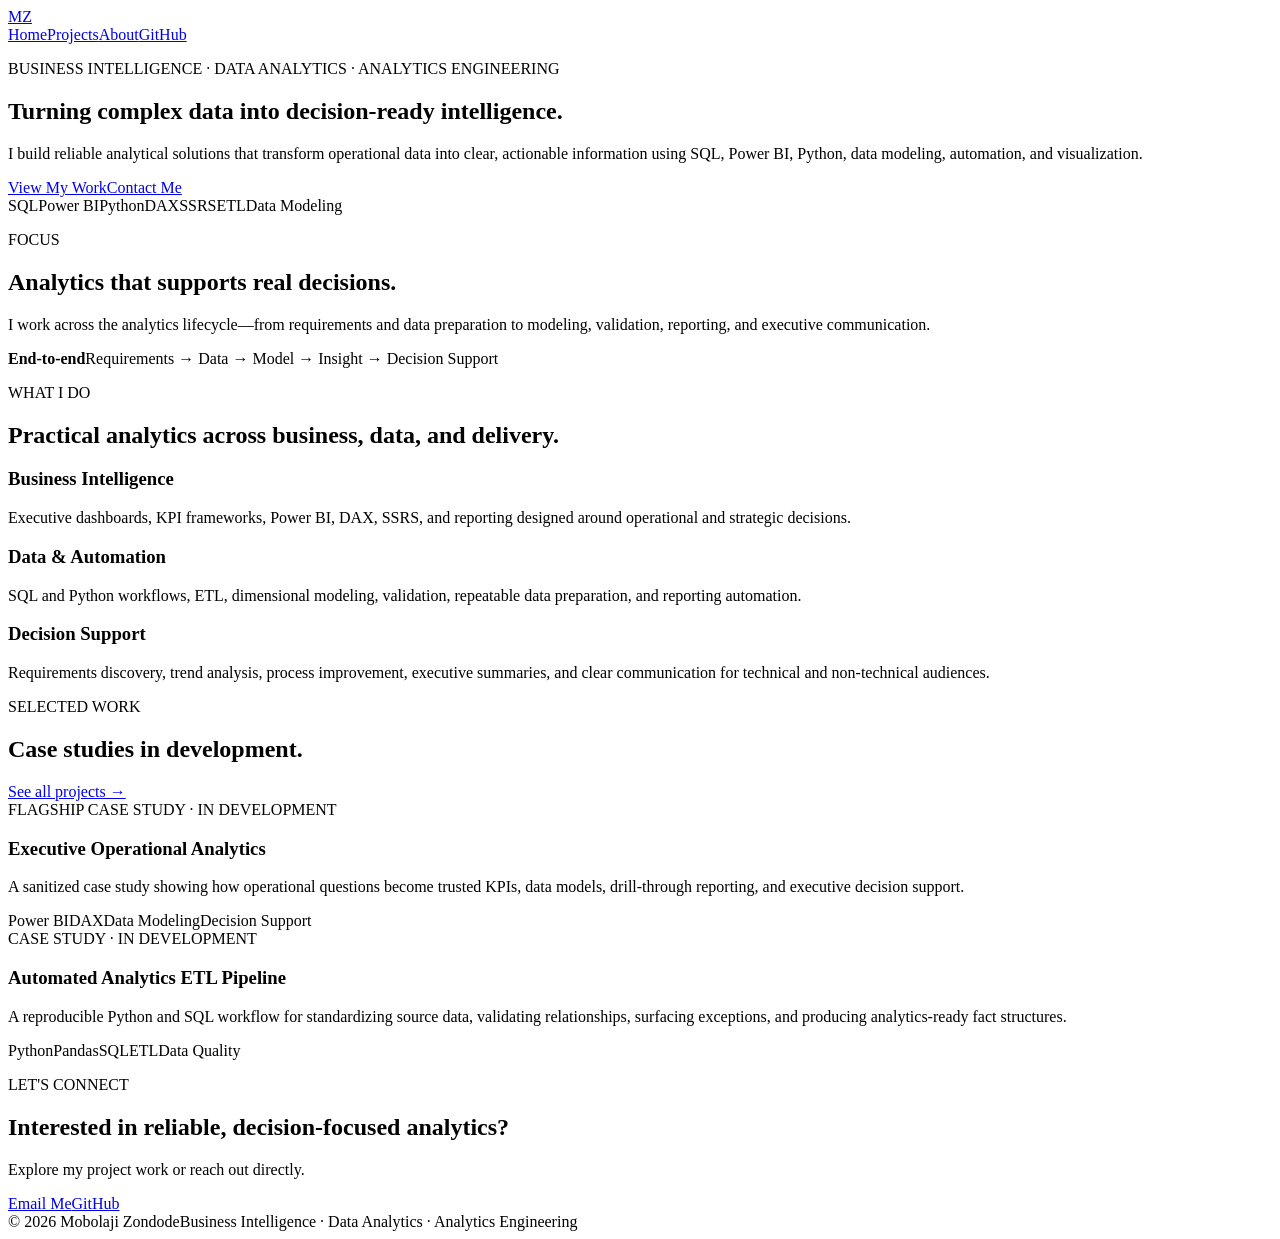
==== index.html @ fcb55204 "Add files via upload" ====
<!DOCTYPE html>
<html lang="en">
<head>
<meta charset="UTF-8"><meta name="viewport" content="width=device-width,initial-scale=1.0">
<meta name="description" content="Mobolaji Zondode — Business Intelligence, Data Analytics, SQL, Power BI, Python, and analytics engineering portfolio.">
<title>Mobolaji Zondode | Business Intelligence & Data Analytics</title>
<link rel="stylesheet" href="assets/css/style.css">
</head>
<body>
<header class="site-header"><div class="container nav-wrap"><a class="brand" href="index.html">MZ</a><nav class="nav"><a class="active" href="index.html">Home</a><a href="projects.html">Projects</a><a href="about.html">About</a><a href="https://github.com/bzondode" target="_blank">GitHub</a></nav></div></header>
<main>
<section class="hero"><div class="container hero-grid"><div>
<p class="eyebrow">BUSINESS INTELLIGENCE · DATA ANALYTICS · ANALYTICS ENGINEERING</p>
<h1>Turning complex data into <span>decision-ready intelligence.</span></h1>
<p class="hero-copy">I build reliable analytical solutions that transform operational data into clear, actionable information using SQL, Power BI, Python, data modeling, automation, and visualization.</p>
<div class="actions"><a class="btn primary" href="projects.html">View My Work</a><a class="btn secondary" href="mailto:mzondode@gmail.com">Contact Me</a></div>
<div class="skill-strip"><span>SQL</span><span>Power BI</span><span>Python</span><span>DAX</span><span>SSRS</span><span>ETL</span><span>Data Modeling</span></div>
</div>
<aside class="hero-card"><p class="card-label">FOCUS</p><h2>Analytics that supports real decisions.</h2><p>I work across the analytics lifecycle—from requirements and data preparation to modeling, validation, reporting, and executive communication.</p><div class="mini-stat"><strong>End-to-end</strong><span>Requirements → Data → Model → Insight → Decision Support</span></div></aside>
</div></section>

<section class="section"><div class="container"><div class="section-heading"><p class="eyebrow">WHAT I DO</p><h2>Practical analytics across business, data, and delivery.</h2></div>
<div class="cards three">
<article class="card"><h3>Business Intelligence</h3><p>Executive dashboards, KPI frameworks, Power BI, DAX, SSRS, and reporting designed around operational and strategic decisions.</p></article>
<article class="card"><h3>Data & Automation</h3><p>SQL and Python workflows, ETL, dimensional modeling, validation, repeatable data preparation, and reporting automation.</p></article>
<article class="card"><h3>Decision Support</h3><p>Requirements discovery, trend analysis, process improvement, executive summaries, and clear communication for technical and non-technical audiences.</p></article>
</div></div></section>

<section class="section alt"><div class="container"><div class="section-heading split"><div><p class="eyebrow">SELECTED WORK</p><h2>Case studies in development.</h2></div><a class="text-link" href="projects.html">See all projects →</a></div>
<div class="cards two">
<article class="project-card featured"><div class="project-meta">FLAGSHIP CASE STUDY · IN DEVELOPMENT</div><h3>Executive Operational Analytics</h3><p>A sanitized case study showing how operational questions become trusted KPIs, data models, drill-through reporting, and executive decision support.</p><div class="tags"><span>Power BI</span><span>DAX</span><span>Data Modeling</span><span>Decision Support</span></div></article>
<article class="project-card"><div class="project-meta">CASE STUDY · IN DEVELOPMENT</div><h3>Automated Analytics ETL Pipeline</h3><p>A reproducible Python and SQL workflow for standardizing source data, validating relationships, surfacing exceptions, and producing analytics-ready fact structures.</p><div class="tags"><span>Python</span><span>Pandas</span><span>SQL</span><span>ETL</span><span>Data Quality</span></div></article>
</div></div></section>

<section class="section cta-section"><div class="container cta"><div><p class="eyebrow">LET'S CONNECT</p><h2>Interested in reliable, decision-focused analytics?</h2><p>Explore my project work or reach out directly.</p></div><div class="actions"><a class="btn primary" href="mailto:mzondode@gmail.com">Email Me</a><a class="btn secondary" href="https://github.com/bzondode" target="_blank">GitHub</a></div></div></section>
</main>
<footer class="site-footer"><div class="container footer-wrap"><span>© 2026 Mobolaji Zondode</span><span>Business Intelligence · Data Analytics · Analytics Engineering</span></div></footer>
</body></html>
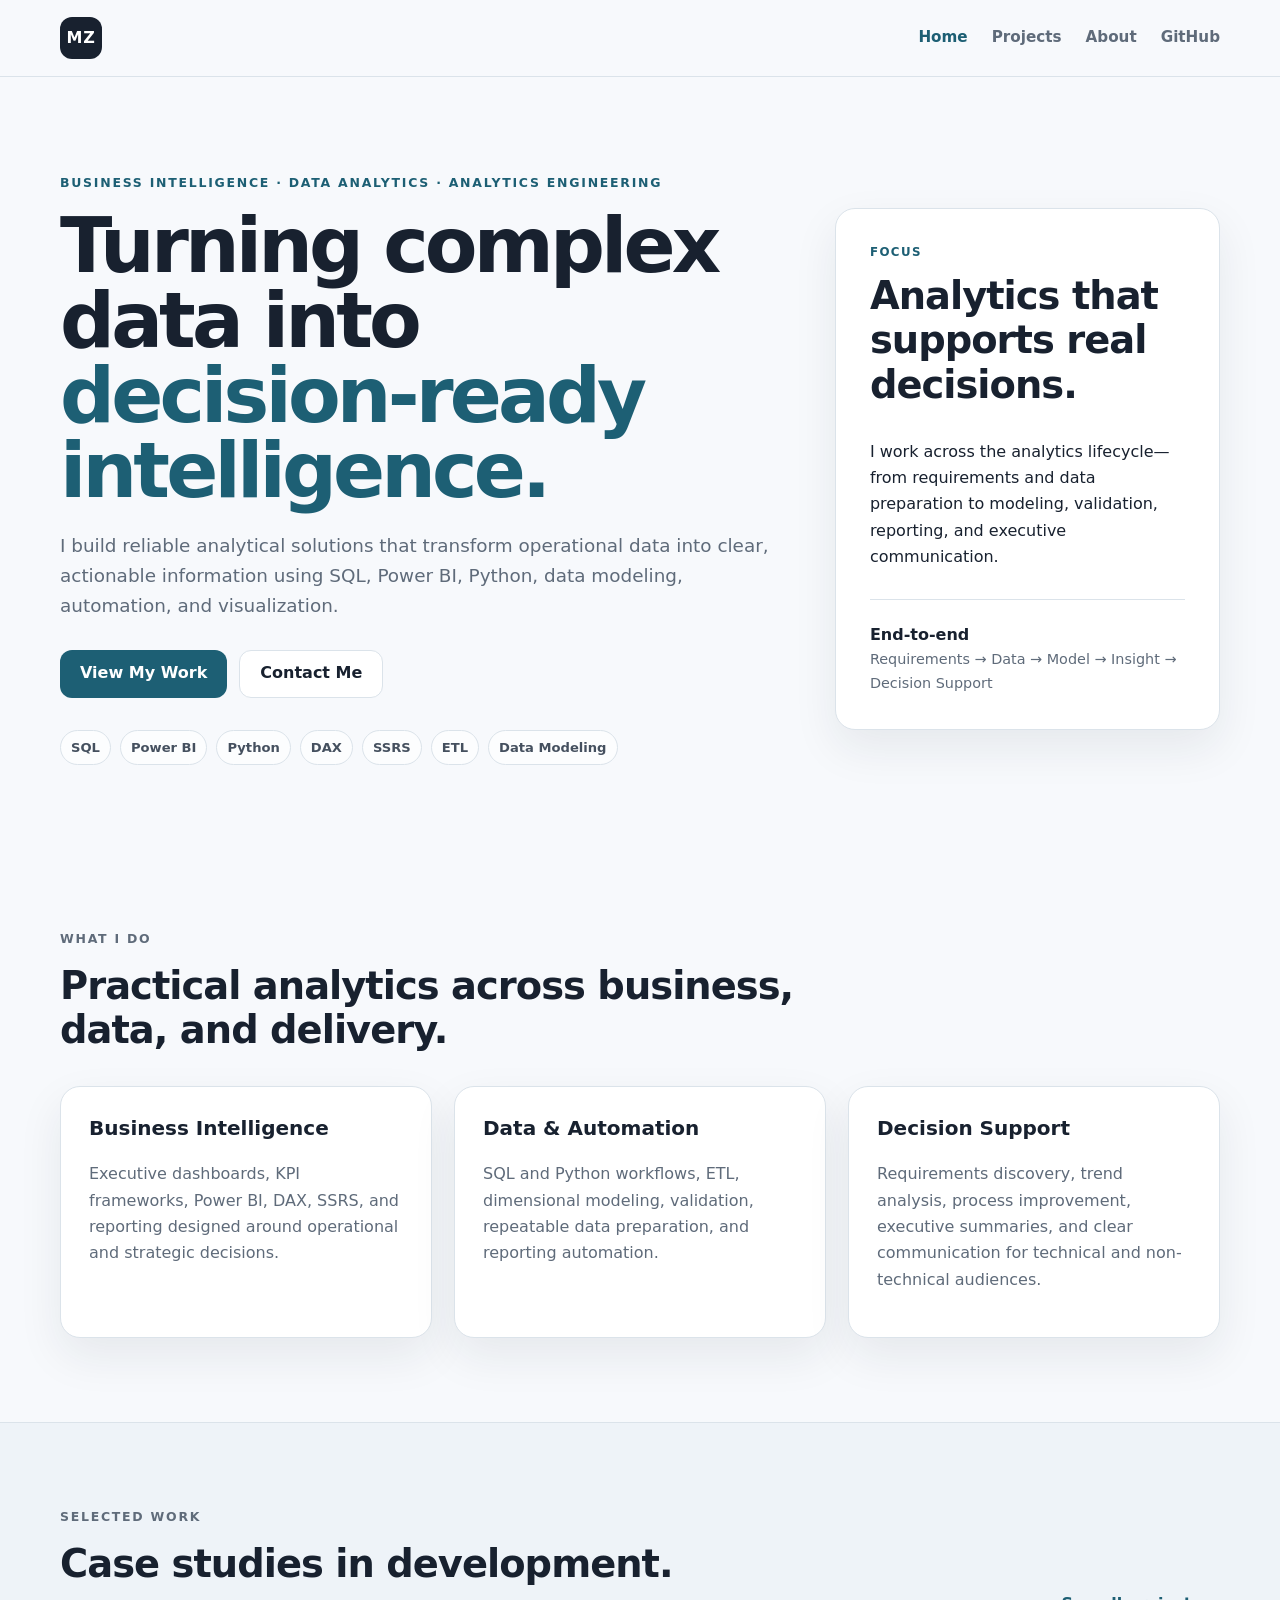
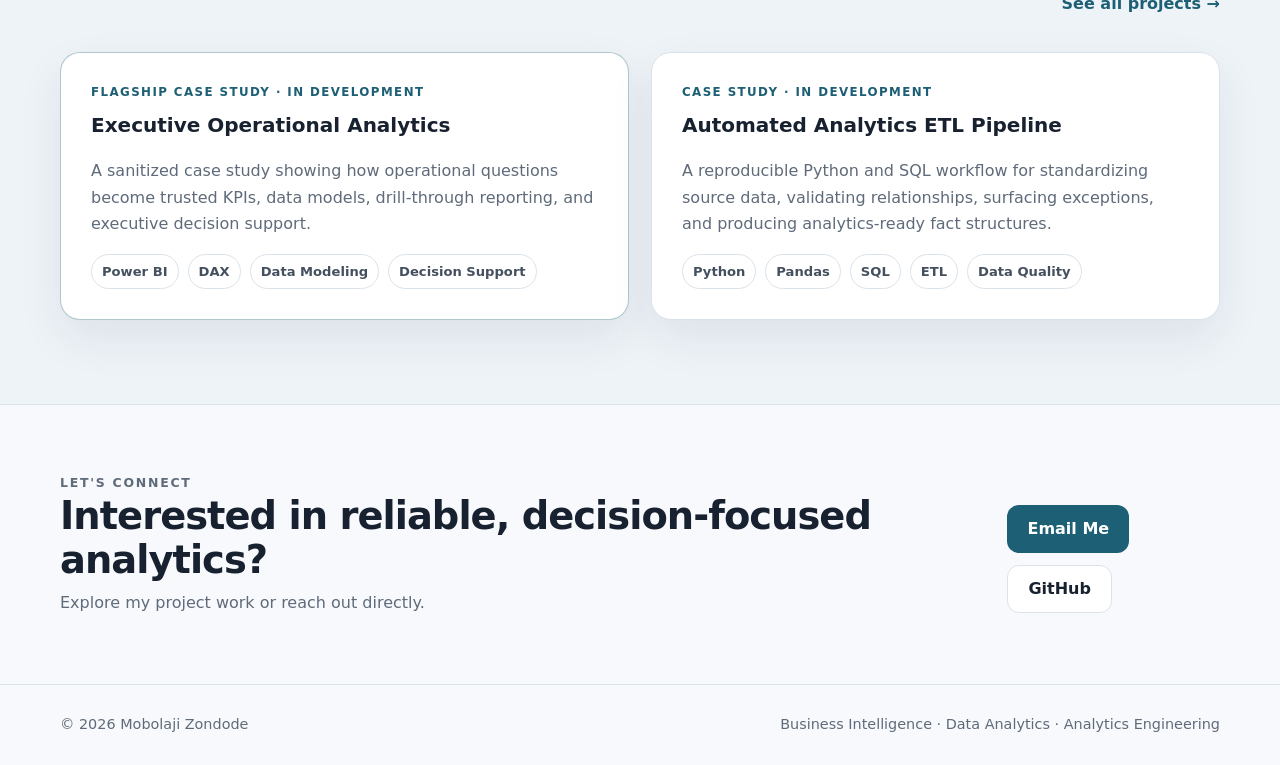
==== commit 701f6e4e: "Update index.html" ====
--- a/index.html
+++ b/index.html
@@ -4,7 +4,7 @@
 <meta charset="UTF-8"><meta name="viewport" content="width=device-width,initial-scale=1.0">
 <meta name="description" content="Mobolaji Zondode — Business Intelligence, Data Analytics, SQL, Power BI, Python, and analytics engineering portfolio.">
 <title>Mobolaji Zondode | Business Intelligence & Data Analytics</title>
-<link rel="stylesheet" href="assets/css/style.css">
+<link rel="stylesheet" href="style.css">
 </head>
 <body>
 <header class="site-header"><div class="container nav-wrap"><a class="brand" href="index.html">MZ</a><nav class="nav"><a class="active" href="index.html">Home</a><a href="projects.html">Projects</a><a href="about.html">About</a><a href="https://github.com/bzondode" target="_blank">GitHub</a></nav></div></header>
@@ -35,4 +35,4 @@
 <section class="section cta-section"><div class="container cta"><div><p class="eyebrow">LET'S CONNECT</p><h2>Interested in reliable, decision-focused analytics?</h2><p>Explore my project work or reach out directly.</p></div><div class="actions"><a class="btn primary" href="mailto:mzondode@gmail.com">Email Me</a><a class="btn secondary" href="https://github.com/bzondode" target="_blank">GitHub</a></div></div></section>
 </main>
 <footer class="site-footer"><div class="container footer-wrap"><span>© 2026 Mobolaji Zondode</span><span>Business Intelligence · Data Analytics · Analytics Engineering</span></div></footer>
-</body></html>+</body></html>
--- a/style.css
+++ b/style.css
@@ -0,0 +1 @@
+*{box-sizing:border-box}:root{--bg:#f7f9fc;--surface:#fff;--surface-alt:#eef3f8;--text:#18212f;--muted:#5f6b7a;--accent:#1d5f74;--accent-dark:#164a5a;--line:#dbe3ea;--shadow:0 18px 45px rgba(24,33,47,.08);--radius:20px;--max:1160px}html{scroll-behavior:smooth}body{margin:0;background:var(--bg);color:var(--text);font-family:Inter,ui-sans-serif,system-ui,-apple-system,BlinkMacSystemFont,"Segoe UI",sans-serif;line-height:1.65}a{color:inherit;text-decoration:none}.container{width:min(calc(100% - 40px),var(--max));margin:0 auto}.narrow{max-width:850px}.site-header{position:sticky;top:0;z-index:10;background:rgba(247,249,252,.94);backdrop-filter:blur(14px);border-bottom:1px solid var(--line)}.nav-wrap{min-height:76px;display:flex;align-items:center;justify-content:space-between;gap:24px}.brand{display:grid;place-items:center;width:42px;height:42px;border-radius:12px;background:var(--text);color:#fff;font-weight:800;letter-spacing:.05em}.nav{display:flex;gap:24px;align-items:center;font-size:.95rem;font-weight:600}.nav a{color:var(--muted)}.nav a:hover,.nav a.active{color:var(--accent)}.hero{padding:96px 0 80px}.hero-grid{display:grid;grid-template-columns:minmax(0,1.4fr) minmax(280px,.75fr);gap:56px;align-items:center}.eyebrow{margin:0 0 14px;color:var(--accent);font-size:.78rem;letter-spacing:.14em;font-weight:800}h1,h2,h3,p{margin-top:0}h1{margin-bottom:22px;font-size:clamp(2.8rem,6vw,5.2rem);line-height:.98;letter-spacing:-.05em}h1 span{color:var(--accent)}h2{font-size:clamp(1.8rem,3vw,2.6rem);line-height:1.15;letter-spacing:-.025em}h3{font-size:1.25rem;line-height:1.3}.hero-copy,.page-hero p,.section-heading p,.card p,.project-card p,.about-grid p{color:var(--muted)}.hero-copy{max-width:760px;font-size:1.15rem}.actions{display:flex;gap:12px;flex-wrap:wrap;margin-top:28px}.btn{display:inline-flex;align-items:center;justify-content:center;min-height:48px;padding:0 20px;border-radius:12px;font-weight:750;transition:.2s ease}.btn.primary{background:var(--accent);color:#fff}.btn.primary:hover{background:var(--accent-dark);transform:translateY(-1px)}.btn.secondary{border:1px solid var(--line);background:#fff}.btn.secondary:hover{border-color:var(--accent);color:var(--accent)}.skill-strip,.tags{display:flex;flex-wrap:wrap;gap:9px}.skill-strip{margin-top:32px}.skill-strip span,.tags span{border:1px solid var(--line);background:rgba(255,255,255,.7);border-radius:999px;padding:6px 10px;font-size:.82rem;color:#45505f;font-weight:650}.hero-card,.card,.project-card{background:var(--surface);border:1px solid var(--line);border-radius:var(--radius);box-shadow:var(--shadow)}.hero-card{padding:34px}.card{padding:28px}.card-label,.project-meta{color:var(--accent);font-size:.74rem;letter-spacing:.12em;font-weight:800}.mini-stat{margin-top:28px;padding-top:22px;border-top:1px solid var(--line)}.mini-stat strong,.mini-stat span{display:block}.mini-stat span{color:var(--muted);font-size:.9rem}.section{padding:84px 0}.section.alt{background:var(--surface-alt);border-top:1px solid var(--line);border-bottom:1px solid var(--line)}.section-heading{max-width:760px;margin-bottom:34px}.section-heading.split{max-width:none;display:flex;justify-content:space-between;align-items:end;gap:24px}.cards{display:grid;gap:22px}.cards.three{grid-template-columns:repeat(3,minmax(0,1fr))}.cards.two{grid-template-columns:repeat(2,minmax(0,1fr))}.project-card{padding:30px}.project-card.featured{border-color:rgba(29,95,116,.35)}.project-card h2,.project-card h3{margin-top:10px}.project-list{display:grid;gap:24px}.text-link{color:var(--accent);font-weight:750;white-space:nowrap}.page-hero{padding:86px 0 42px}.page-hero h1{font-size:clamp(2.5rem,5vw,4.4rem)}.about-grid{display:grid;grid-template-columns:minmax(0,1.35fr) minmax(280px,.8fr);gap:48px;align-items:start}.clean-list{margin:0;padding-left:20px}.clean-list li+li{margin-top:8px}.tags.large span{padding:8px 12px;font-size:.9rem}.cta-section{padding-top:68px;padding-bottom:68px}.cta{display:flex;justify-content:space-between;align-items:center;gap:28px}.cta h2{margin-bottom:8px}.cta p{color:var(--muted);margin-bottom:0}.site-footer{border-top:1px solid var(--line);padding:28px 0;color:var(--muted);font-size:.9rem}.footer-wrap{display:flex;justify-content:space-between;gap:20px}@media(max-width:820px){.hero-grid,.about-grid,.cards.three,.cards.two{grid-template-columns:1fr}.hero{padding-top:64px}.section-heading.split,.cta{align-items:flex-start;flex-direction:column}}@media(max-width:620px){.container{width:min(calc(100% - 28px),var(--max))}.nav-wrap{min-height:68px}.nav{gap:14px;font-size:.86rem}.nav a:nth-last-child(1){display:none}.hero,.section,.page-hero{padding-top:58px;padding-bottom:58px}h1{font-size:2.65rem}.hero-card,.card,.project-card{padding:24px}.footer-wrap{flex-direction:column}}
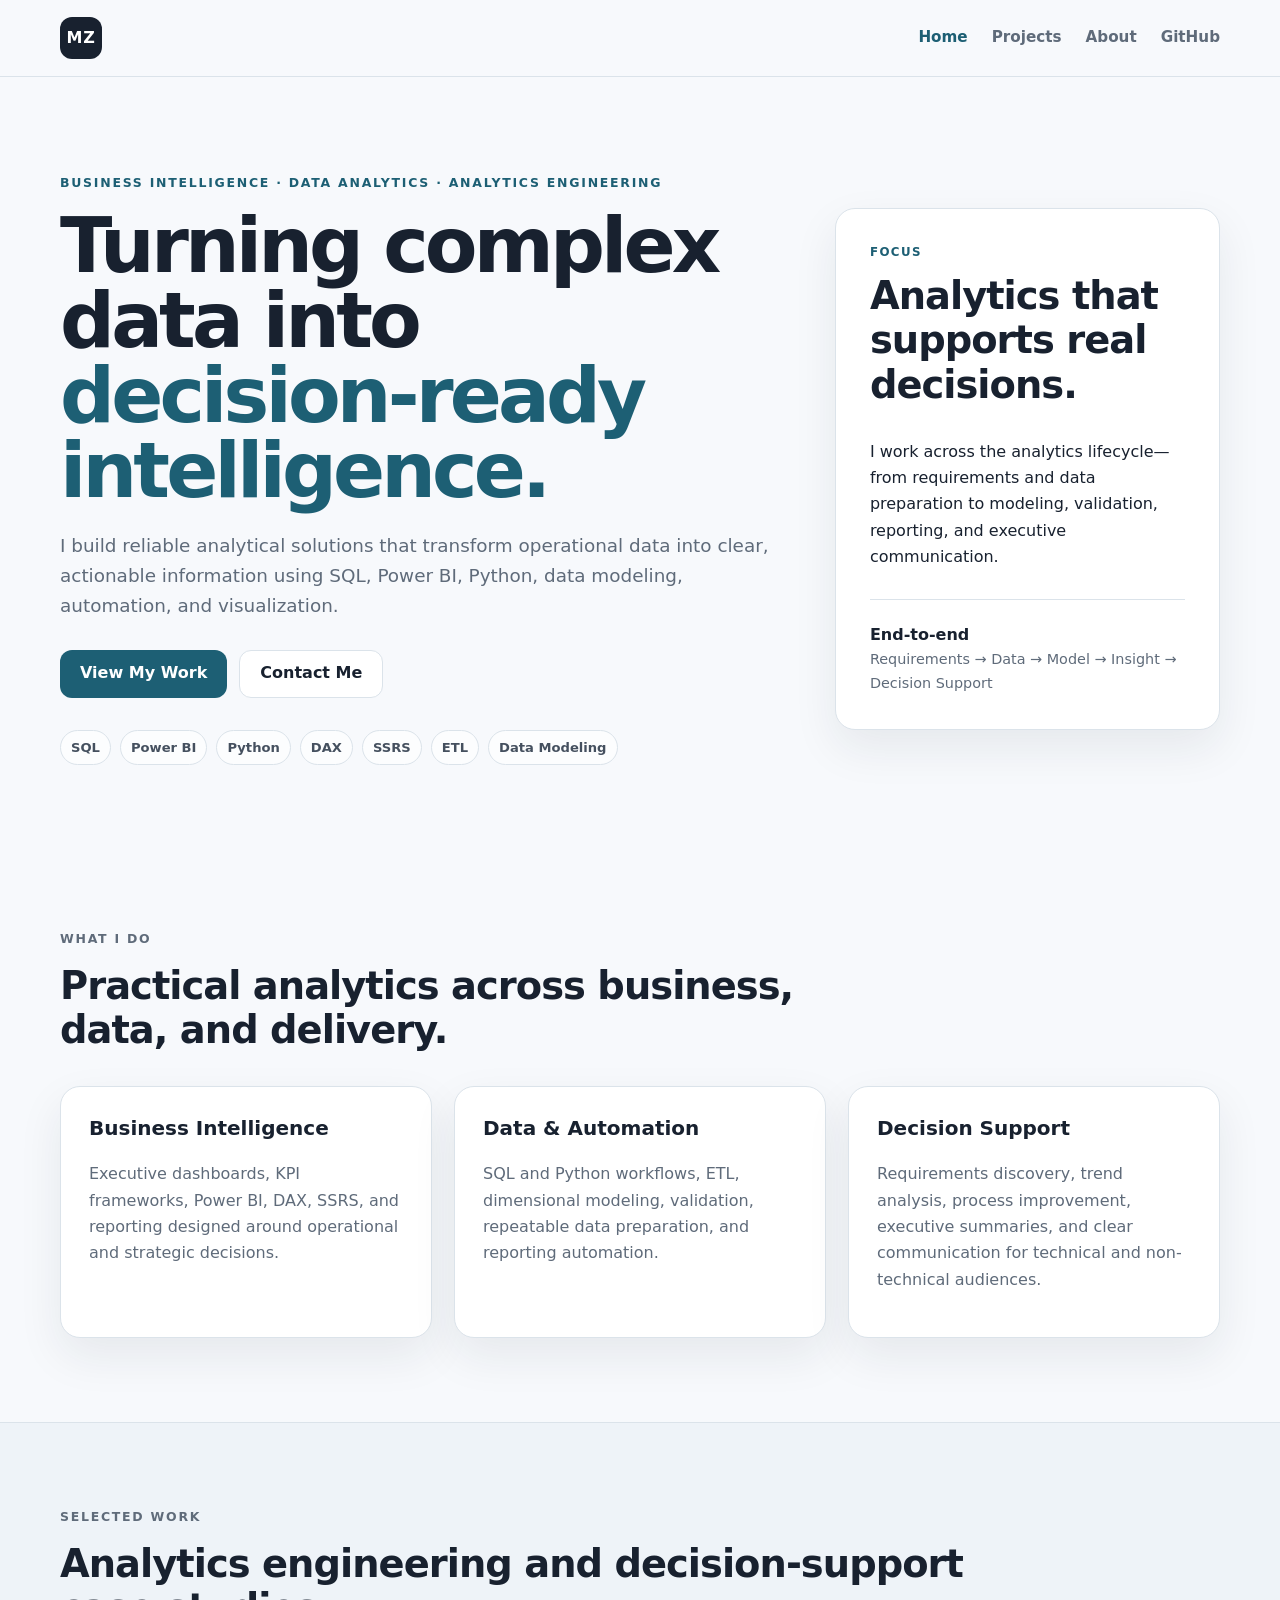
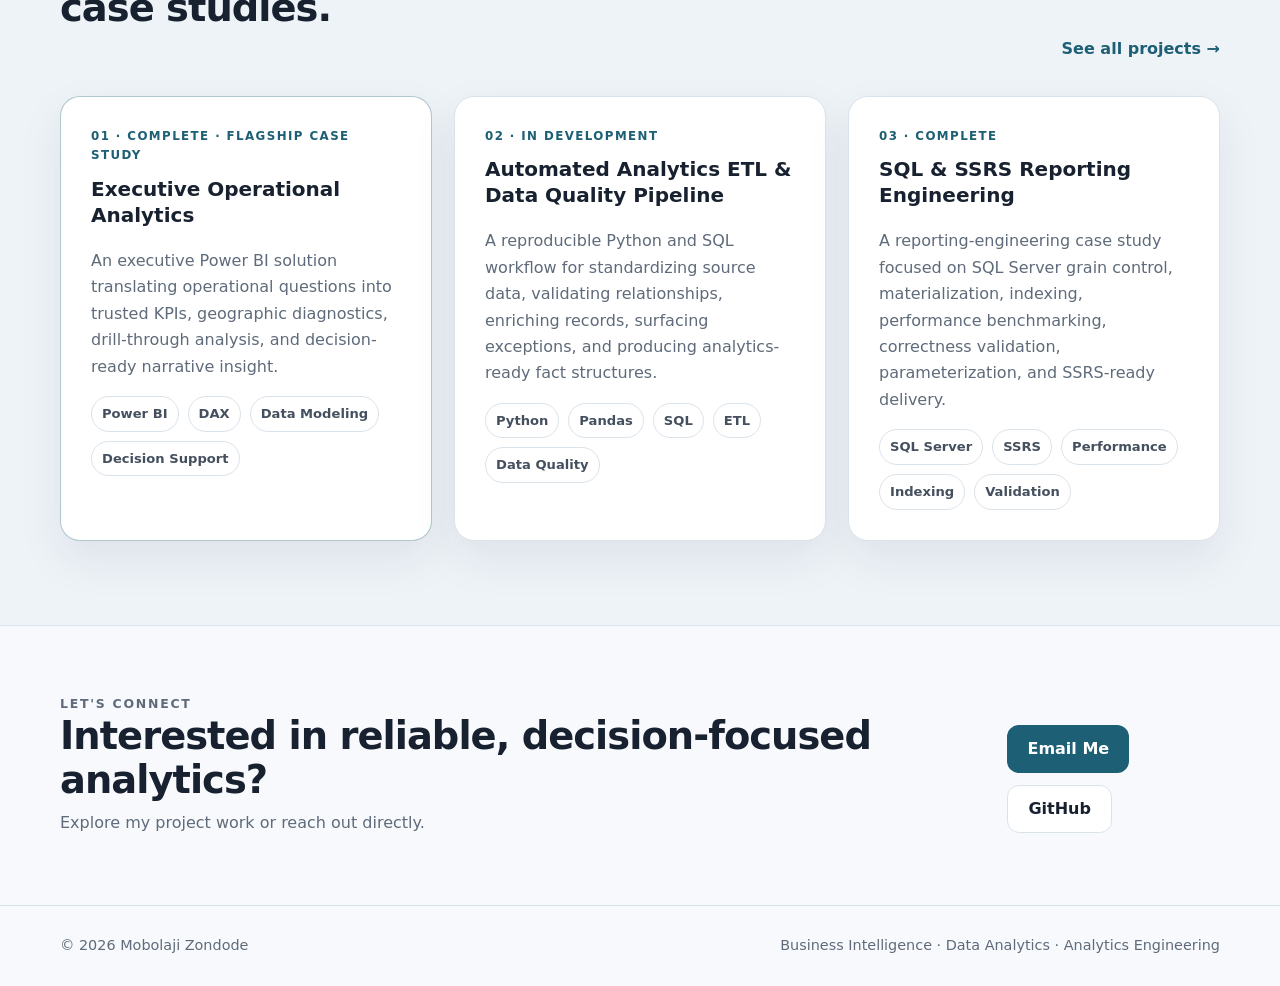
==== commit 79a84532: "Update index.html" ====
--- a/index.html
+++ b/index.html
@@ -26,11 +26,103 @@
 <article class="card"><h3>Decision Support</h3><p>Requirements discovery, trend analysis, process improvement, executive summaries, and clear communication for technical and non-technical audiences.</p></article>
 </div></div></section>
 
-<section class="section alt"><div class="container"><div class="section-heading split"><div><p class="eyebrow">SELECTED WORK</p><h2>Case studies in development.</h2></div><a class="text-link" href="projects.html">See all projects →</a></div>
-<div class="cards two">
-<article class="project-card featured"><div class="project-meta">FLAGSHIP CASE STUDY · IN DEVELOPMENT</div><h3>Executive Operational Analytics</h3><p>A sanitized case study showing how operational questions become trusted KPIs, data models, drill-through reporting, and executive decision support.</p><div class="tags"><span>Power BI</span><span>DAX</span><span>Data Modeling</span><span>Decision Support</span></div></article>
-<article class="project-card"><div class="project-meta">CASE STUDY · IN DEVELOPMENT</div><h3>Automated Analytics ETL Pipeline</h3><p>A reproducible Python and SQL workflow for standardizing source data, validating relationships, surfacing exceptions, and producing analytics-ready fact structures.</p><div class="tags"><span>Python</span><span>Pandas</span><span>SQL</span><span>ETL</span><span>Data Quality</span></div></article>
-</div></div></section>
+<section class="section alt">
+  <div class="container">
+
+    <div class="section-heading split">
+      <div>
+        <p class="eyebrow">SELECTED WORK</p>
+        <h2>Analytics engineering and decision-support case studies.</h2>
+      </div>
+
+      <a class="text-link" href="projects.html">
+        See all projects →
+      </a>
+    </div>
+
+    <div class="cards three">
+
+      <!-- PROJECT 01 -->
+      <a class="project-card featured project-link"
+         href="executive-analytics.html">
+
+        <div class="project-meta">
+          01 · COMPLETE · FLAGSHIP CASE STUDY
+        </div>
+
+        <h3>Executive Operational Analytics</h3>
+
+        <p>
+          An executive Power BI solution translating operational questions
+          into trusted KPIs, geographic diagnostics, drill-through analysis,
+          and decision-ready narrative insight.
+        </p>
+
+        <div class="tags">
+          <span>Power BI</span>
+          <span>DAX</span>
+          <span>Data Modeling</span>
+          <span>Decision Support</span>
+        </div>
+
+      </a>
+
+
+      <!-- PROJECT 02 -->
+      <article class="project-card">
+
+        <div class="project-meta">
+          02 · IN DEVELOPMENT
+        </div>
+
+        <h3>Automated Analytics ETL &amp; Data Quality Pipeline</h3>
+
+        <p>
+          A reproducible Python and SQL workflow for standardizing source
+          data, validating relationships, enriching records, surfacing
+          exceptions, and producing analytics-ready fact structures.
+        </p>
+
+        <div class="tags">
+          <span>Python</span>
+          <span>Pandas</span>
+          <span>SQL</span>
+          <span>ETL</span>
+          <span>Data Quality</span>
+        </div>
+
+      </article>
+
+
+      <!-- PROJECT 03 -->
+      <a class="project-card project-link"
+         href="sql-ssrs-reporting-engineering.html">
+
+        <div class="project-meta">
+          03 · COMPLETE
+        </div>
+
+        <h3>SQL &amp; SSRS Reporting Engineering</h3>
+
+        <p>
+          A reporting-engineering case study focused on SQL Server grain
+          control, materialization, indexing, performance benchmarking,
+          correctness validation, parameterization, and SSRS-ready delivery.
+        </p>
+
+        <div class="tags">
+          <span>SQL Server</span>
+          <span>SSRS</span>
+          <span>Performance</span>
+          <span>Indexing</span>
+          <span>Validation</span>
+        </div>
+
+      </a>
+
+    </div>
+  </div>
+</section>
 
 <section class="section cta-section"><div class="container cta"><div><p class="eyebrow">LET'S CONNECT</p><h2>Interested in reliable, decision-focused analytics?</h2><p>Explore my project work or reach out directly.</p></div><div class="actions"><a class="btn primary" href="mailto:mzondode@gmail.com">Email Me</a><a class="btn secondary" href="https://github.com/bzondode" target="_blank">GitHub</a></div></div></section>
 </main>
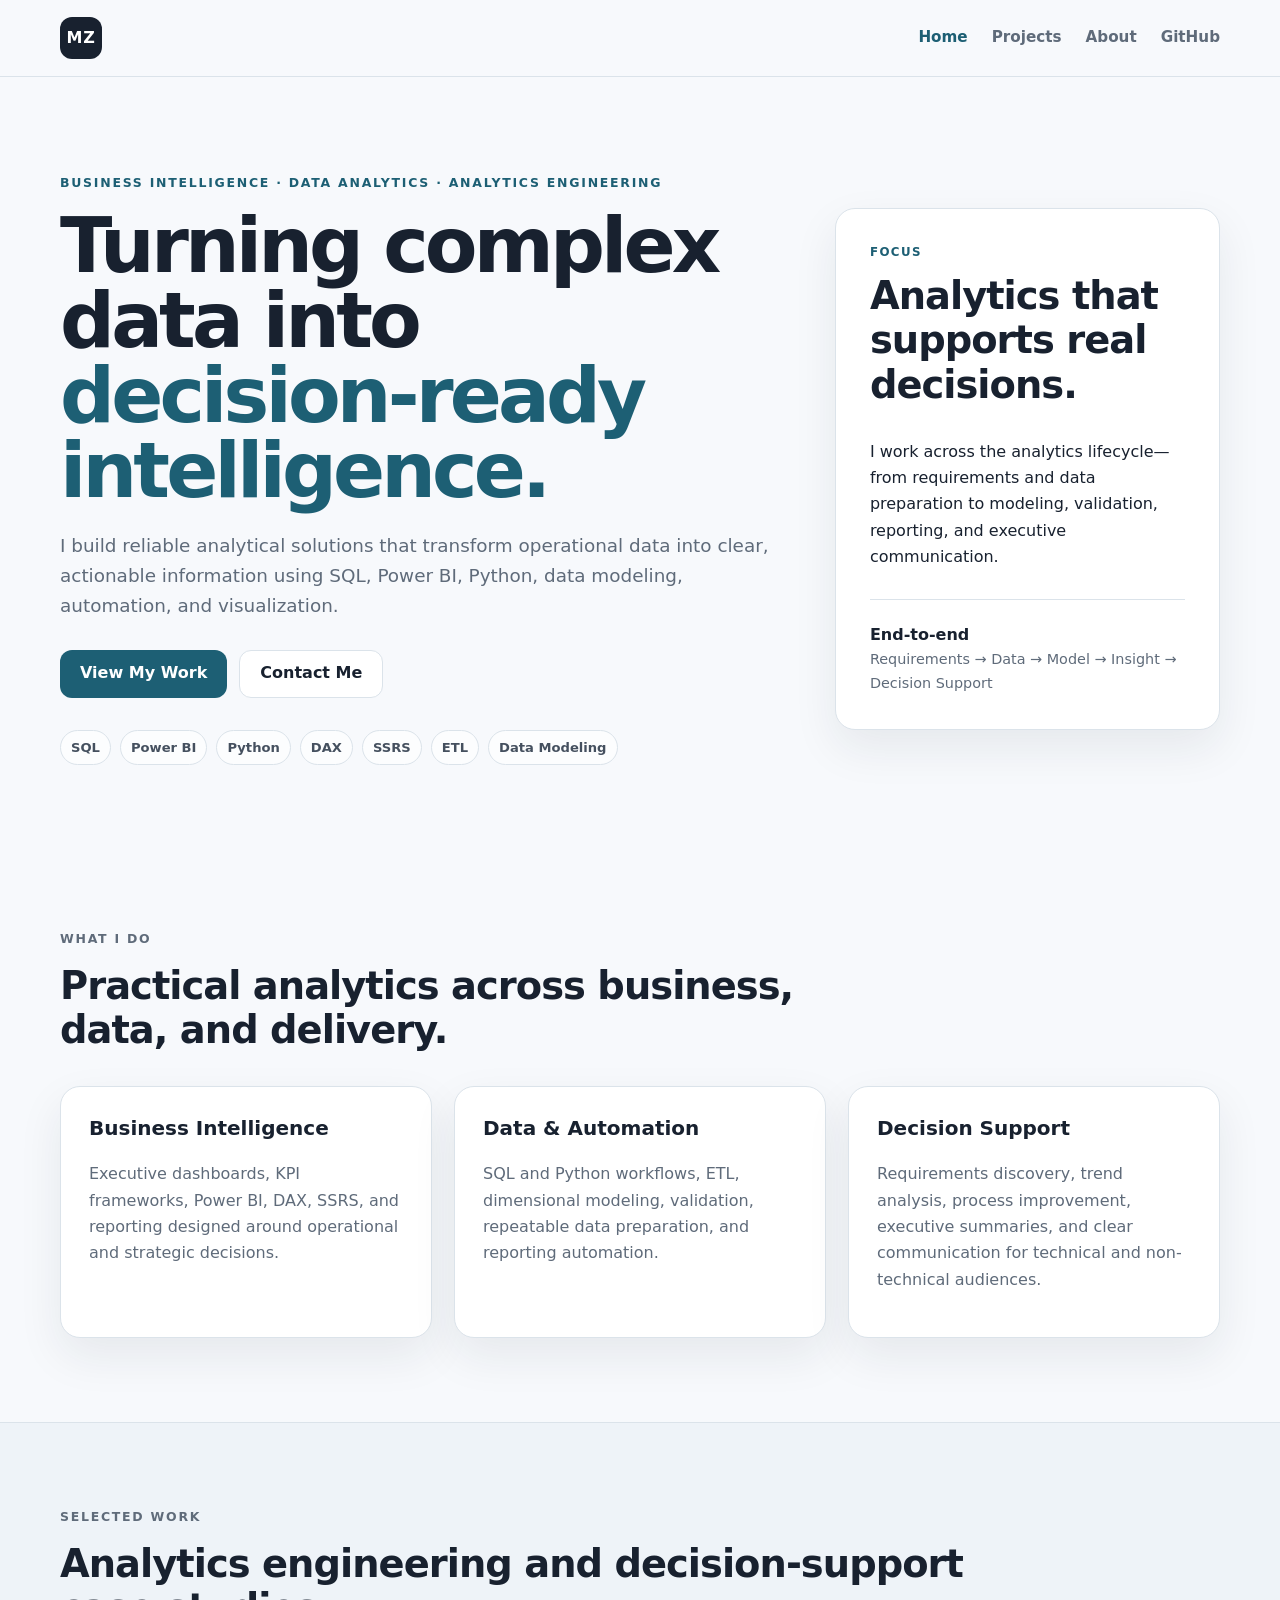
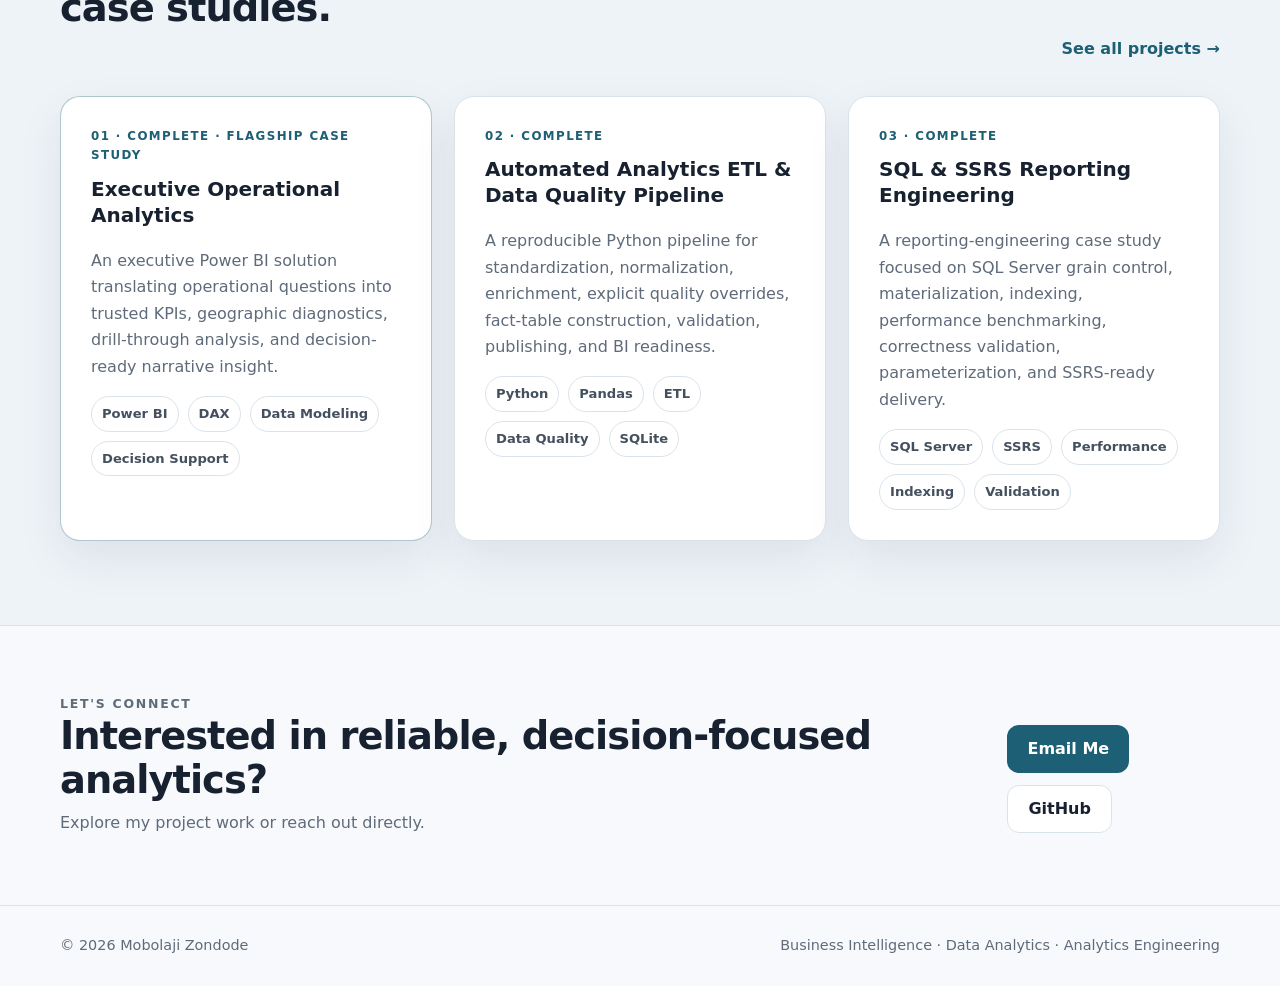
==== commit ae221a81: "Add files via upload" ====
--- a/index.html
+++ b/index.html
@@ -1,130 +1,9 @@
-<!DOCTYPE html>
-<html lang="en">
-<head>
-<meta charset="UTF-8"><meta name="viewport" content="width=device-width,initial-scale=1.0">
-<meta name="description" content="Mobolaji Zondode — Business Intelligence, Data Analytics, SQL, Power BI, Python, and analytics engineering portfolio.">
-<title>Mobolaji Zondode | Business Intelligence & Data Analytics</title>
-<link rel="stylesheet" href="style.css">
-</head>
-<body>
-<header class="site-header"><div class="container nav-wrap"><a class="brand" href="index.html">MZ</a><nav class="nav"><a class="active" href="index.html">Home</a><a href="projects.html">Projects</a><a href="about.html">About</a><a href="https://github.com/bzondode" target="_blank">GitHub</a></nav></div></header>
-<main>
-<section class="hero"><div class="container hero-grid"><div>
-<p class="eyebrow">BUSINESS INTELLIGENCE · DATA ANALYTICS · ANALYTICS ENGINEERING</p>
-<h1>Turning complex data into <span>decision-ready intelligence.</span></h1>
-<p class="hero-copy">I build reliable analytical solutions that transform operational data into clear, actionable information using SQL, Power BI, Python, data modeling, automation, and visualization.</p>
-<div class="actions"><a class="btn primary" href="projects.html">View My Work</a><a class="btn secondary" href="mailto:mzondode@gmail.com">Contact Me</a></div>
-<div class="skill-strip"><span>SQL</span><span>Power BI</span><span>Python</span><span>DAX</span><span>SSRS</span><span>ETL</span><span>Data Modeling</span></div>
-</div>
-<aside class="hero-card"><p class="card-label">FOCUS</p><h2>Analytics that supports real decisions.</h2><p>I work across the analytics lifecycle—from requirements and data preparation to modeling, validation, reporting, and executive communication.</p><div class="mini-stat"><strong>End-to-end</strong><span>Requirements → Data → Model → Insight → Decision Support</span></div></aside>
-</div></section>
-
-<section class="section"><div class="container"><div class="section-heading"><p class="eyebrow">WHAT I DO</p><h2>Practical analytics across business, data, and delivery.</h2></div>
-<div class="cards three">
-<article class="card"><h3>Business Intelligence</h3><p>Executive dashboards, KPI frameworks, Power BI, DAX, SSRS, and reporting designed around operational and strategic decisions.</p></article>
-<article class="card"><h3>Data & Automation</h3><p>SQL and Python workflows, ETL, dimensional modeling, validation, repeatable data preparation, and reporting automation.</p></article>
-<article class="card"><h3>Decision Support</h3><p>Requirements discovery, trend analysis, process improvement, executive summaries, and clear communication for technical and non-technical audiences.</p></article>
+<!DOCTYPE html><html lang="en"><head><meta charset="UTF-8"><meta name="viewport" content="width=device-width,initial-scale=1.0"><meta name="description" content="Mobolaji Zondode — Business Intelligence, Data Analytics, SQL, Power BI, Python, and analytics engineering portfolio."><title>Mobolaji Zondode | Business Intelligence & Data Analytics</title><link rel="stylesheet" href="style.css"></head><body><header class="site-header"><div class="container nav-wrap"><a class="brand" href="index.html">MZ</a><nav class="nav"><a class="active" href="index.html">Home</a><a href="projects.html">Projects</a><a href="about.html">About</a><a href="https://github.com/bzondode" target="_blank">GitHub</a></nav></div></header><main>
+<section class="hero"><div class="container hero-grid"><div><p class="eyebrow">BUSINESS INTELLIGENCE · DATA ANALYTICS · ANALYTICS ENGINEERING</p><h1>Turning complex data into <span>decision-ready intelligence.</span></h1><p class="hero-copy">I build reliable analytical solutions that transform operational data into clear, actionable information using SQL, Power BI, Python, data modeling, automation, and visualization.</p><div class="actions"><a class="btn primary" href="projects.html">View My Work</a><a class="btn secondary" href="mailto:mzondode@gmail.com">Contact Me</a></div><div class="skill-strip"><span>SQL</span><span>Power BI</span><span>Python</span><span>DAX</span><span>SSRS</span><span>ETL</span><span>Data Modeling</span></div></div><aside class="hero-card"><p class="card-label">FOCUS</p><h2>Analytics that supports real decisions.</h2><p>I work across the analytics lifecycle—from requirements and data preparation to modeling, validation, reporting, and executive communication.</p><div class="mini-stat"><strong>End-to-end</strong><span>Requirements → Data → Model → Insight → Decision Support</span></div></aside></div></section>
+<section class="section"><div class="container"><div class="section-heading"><p class="eyebrow">WHAT I DO</p><h2>Practical analytics across business, data, and delivery.</h2></div><div class="cards three"><article class="card"><h3>Business Intelligence</h3><p>Executive dashboards, KPI frameworks, Power BI, DAX, SSRS, and reporting designed around operational and strategic decisions.</p></article><article class="card"><h3>Data & Automation</h3><p>SQL and Python workflows, ETL, dimensional modeling, validation, repeatable data preparation, and reporting automation.</p></article><article class="card"><h3>Decision Support</h3><p>Requirements discovery, trend analysis, process improvement, executive summaries, and clear communication for technical and non-technical audiences.</p></article></div></div></section>
+<section class="section alt"><div class="container"><div class="section-heading split"><div><p class="eyebrow">SELECTED WORK</p><h2>Analytics engineering and decision-support case studies.</h2></div><a class="text-link" href="projects.html">See all projects →</a></div><div class="cards three">
+<a class="project-card featured project-link" href="executive-analytics.html"><div class="project-meta">01 · COMPLETE · FLAGSHIP CASE STUDY</div><h3>Executive Operational Analytics</h3><p>An executive Power BI solution translating operational questions into trusted KPIs, geographic diagnostics, drill-through analysis, and decision-ready narrative insight.</p><div class="tags"><span>Power BI</span><span>DAX</span><span>Data Modeling</span><span>Decision Support</span></div></a>
+<a class="project-card project-link" href="automated-analytics-etl-pipeline.html"><div class="project-meta">02 · COMPLETE</div><h3>Automated Analytics ETL &amp; Data Quality Pipeline</h3><p>A reproducible Python pipeline for standardization, normalization, enrichment, explicit quality overrides, fact-table construction, validation, publishing, and BI readiness.</p><div class="tags"><span>Python</span><span>Pandas</span><span>ETL</span><span>Data Quality</span><span>SQLite</span></div></a>
+<a class="project-card project-link" href="sql-ssrs-reporting-engineering.html"><div class="project-meta">03 · COMPLETE</div><h3>SQL &amp; SSRS Reporting Engineering</h3><p>A reporting-engineering case study focused on SQL Server grain control, materialization, indexing, performance benchmarking, correctness validation, parameterization, and SSRS-ready delivery.</p><div class="tags"><span>SQL Server</span><span>SSRS</span><span>Performance</span><span>Indexing</span><span>Validation</span></div></a>
 </div></div></section>
-
-<section class="section alt">
-  <div class="container">
-
-    <div class="section-heading split">
-      <div>
-        <p class="eyebrow">SELECTED WORK</p>
-        <h2>Analytics engineering and decision-support case studies.</h2>
-      </div>
-
-      <a class="text-link" href="projects.html">
-        See all projects →
-      </a>
-    </div>
-
-    <div class="cards three">
-
-      <!-- PROJECT 01 -->
-      <a class="project-card featured project-link"
-         href="executive-analytics.html">
-
-        <div class="project-meta">
-          01 · COMPLETE · FLAGSHIP CASE STUDY
-        </div>
-
-        <h3>Executive Operational Analytics</h3>
-
-        <p>
-          An executive Power BI solution translating operational questions
-          into trusted KPIs, geographic diagnostics, drill-through analysis,
-          and decision-ready narrative insight.
-        </p>
-
-        <div class="tags">
-          <span>Power BI</span>
-          <span>DAX</span>
-          <span>Data Modeling</span>
-          <span>Decision Support</span>
-        </div>
-
-      </a>
-
-
-      <!-- PROJECT 02 -->
-      <article class="project-card">
-
-        <div class="project-meta">
-          02 · IN DEVELOPMENT
-        </div>
-
-        <h3>Automated Analytics ETL &amp; Data Quality Pipeline</h3>
-
-        <p>
-          A reproducible Python and SQL workflow for standardizing source
-          data, validating relationships, enriching records, surfacing
-          exceptions, and producing analytics-ready fact structures.
-        </p>
-
-        <div class="tags">
-          <span>Python</span>
-          <span>Pandas</span>
-          <span>SQL</span>
-          <span>ETL</span>
-          <span>Data Quality</span>
-        </div>
-
-      </article>
-
-
-      <!-- PROJECT 03 -->
-      <a class="project-card project-link"
-         href="sql-ssrs-reporting-engineering.html">
-
-        <div class="project-meta">
-          03 · COMPLETE
-        </div>
-
-        <h3>SQL &amp; SSRS Reporting Engineering</h3>
-
-        <p>
-          A reporting-engineering case study focused on SQL Server grain
-          control, materialization, indexing, performance benchmarking,
-          correctness validation, parameterization, and SSRS-ready delivery.
-        </p>
-
-        <div class="tags">
-          <span>SQL Server</span>
-          <span>SSRS</span>
-          <span>Performance</span>
-          <span>Indexing</span>
-          <span>Validation</span>
-        </div>
-
-      </a>
-
-    </div>
-  </div>
-</section>
-
-<section class="section cta-section"><div class="container cta"><div><p class="eyebrow">LET'S CONNECT</p><h2>Interested in reliable, decision-focused analytics?</h2><p>Explore my project work or reach out directly.</p></div><div class="actions"><a class="btn primary" href="mailto:mzondode@gmail.com">Email Me</a><a class="btn secondary" href="https://github.com/bzondode" target="_blank">GitHub</a></div></div></section>
-</main>
-<footer class="site-footer"><div class="container footer-wrap"><span>© 2026 Mobolaji Zondode</span><span>Business Intelligence · Data Analytics · Analytics Engineering</span></div></footer>
-</body></html>
+<section class="section cta-section"><div class="container cta"><div><p class="eyebrow">LET'S CONNECT</p><h2>Interested in reliable, decision-focused analytics?</h2><p>Explore my project work or reach out directly.</p></div><div class="actions"><a class="btn primary" href="mailto:mzondode@gmail.com">Email Me</a><a class="btn secondary" href="https://github.com/bzondode" target="_blank">GitHub</a></div></div></section></main><footer class="site-footer"><div class="container footer-wrap"><span>© 2026 Mobolaji Zondode</span><span>Business Intelligence · Data Analytics · Analytics Engineering</span></div></footer></body></html>
--- a/style.css
+++ b/style.css
@@ -1 +1,10 @@
-*{box-sizing:border-box}:root{--bg:#f7f9fc;--surface:#fff;--surface-alt:#eef3f8;--text:#18212f;--muted:#5f6b7a;--accent:#1d5f74;--accent-dark:#164a5a;--line:#dbe3ea;--shadow:0 18px 45px rgba(24,33,47,.08);--radius:20px;--max:1160px}html{scroll-behavior:smooth}body{margin:0;background:var(--bg);color:var(--text);font-family:Inter,ui-sans-serif,system-ui,-apple-system,BlinkMacSystemFont,"Segoe UI",sans-serif;line-height:1.65}a{color:inherit;text-decoration:none}.container{width:min(calc(100% - 40px),var(--max));margin:0 auto}.narrow{max-width:850px}.site-header{position:sticky;top:0;z-index:10;background:rgba(247,249,252,.94);backdrop-filter:blur(14px);border-bottom:1px solid var(--line)}.nav-wrap{min-height:76px;display:flex;align-items:center;justify-content:space-between;gap:24px}.brand{display:grid;place-items:center;width:42px;height:42px;border-radius:12px;background:var(--text);color:#fff;font-weight:800;letter-spacing:.05em}.nav{display:flex;gap:24px;align-items:center;font-size:.95rem;font-weight:600}.nav a{color:var(--muted)}.nav a:hover,.nav a.active{color:var(--accent)}.hero{padding:96px 0 80px}.hero-grid{display:grid;grid-template-columns:minmax(0,1.4fr) minmax(280px,.75fr);gap:56px;align-items:center}.eyebrow{margin:0 0 14px;color:var(--accent);font-size:.78rem;letter-spacing:.14em;font-weight:800}h1,h2,h3,p{margin-top:0}h1{margin-bottom:22px;font-size:clamp(2.8rem,6vw,5.2rem);line-height:.98;letter-spacing:-.05em}h1 span{color:var(--accent)}h2{font-size:clamp(1.8rem,3vw,2.6rem);line-height:1.15;letter-spacing:-.025em}h3{font-size:1.25rem;line-height:1.3}.hero-copy,.page-hero p,.section-heading p,.card p,.project-card p,.about-grid p{color:var(--muted)}.hero-copy{max-width:760px;font-size:1.15rem}.actions{display:flex;gap:12px;flex-wrap:wrap;margin-top:28px}.btn{display:inline-flex;align-items:center;justify-content:center;min-height:48px;padding:0 20px;border-radius:12px;font-weight:750;transition:.2s ease}.btn.primary{background:var(--accent);color:#fff}.btn.primary:hover{background:var(--accent-dark);transform:translateY(-1px)}.btn.secondary{border:1px solid var(--line);background:#fff}.btn.secondary:hover{border-color:var(--accent);color:var(--accent)}.skill-strip,.tags{display:flex;flex-wrap:wrap;gap:9px}.skill-strip{margin-top:32px}.skill-strip span,.tags span{border:1px solid var(--line);background:rgba(255,255,255,.7);border-radius:999px;padding:6px 10px;font-size:.82rem;color:#45505f;font-weight:650}.hero-card,.card,.project-card{background:var(--surface);border:1px solid var(--line);border-radius:var(--radius);box-shadow:var(--shadow)}.hero-card{padding:34px}.card{padding:28px}.card-label,.project-meta{color:var(--accent);font-size:.74rem;letter-spacing:.12em;font-weight:800}.mini-stat{margin-top:28px;padding-top:22px;border-top:1px solid var(--line)}.mini-stat strong,.mini-stat span{display:block}.mini-stat span{color:var(--muted);font-size:.9rem}.section{padding:84px 0}.section.alt{background:var(--surface-alt);border-top:1px solid var(--line);border-bottom:1px solid var(--line)}.section-heading{max-width:760px;margin-bottom:34px}.section-heading.split{max-width:none;display:flex;justify-content:space-between;align-items:end;gap:24px}.cards{display:grid;gap:22px}.cards.three{grid-template-columns:repeat(3,minmax(0,1fr))}.cards.two{grid-template-columns:repeat(2,minmax(0,1fr))}.project-card{padding:30px}.project-card.featured{border-color:rgba(29,95,116,.35)}.project-card h2,.project-card h3{margin-top:10px}.project-list{display:grid;gap:24px}.text-link{color:var(--accent);font-weight:750;white-space:nowrap}.page-hero{padding:86px 0 42px}.page-hero h1{font-size:clamp(2.5rem,5vw,4.4rem)}.about-grid{display:grid;grid-template-columns:minmax(0,1.35fr) minmax(280px,.8fr);gap:48px;align-items:start}.clean-list{margin:0;padding-left:20px}.clean-list li+li{margin-top:8px}.tags.large span{padding:8px 12px;font-size:.9rem}.cta-section{padding-top:68px;padding-bottom:68px}.cta{display:flex;justify-content:space-between;align-items:center;gap:28px}.cta h2{margin-bottom:8px}.cta p{color:var(--muted);margin-bottom:0}.site-footer{border-top:1px solid var(--line);padding:28px 0;color:var(--muted);font-size:.9rem}.footer-wrap{display:flex;justify-content:space-between;gap:20px}@media(max-width:820px){.hero-grid,.about-grid,.cards.three,.cards.two{grid-template-columns:1fr}.hero{padding-top:64px}.section-heading.split,.cta{align-items:flex-start;flex-direction:column}}@media(max-width:620px){.container{width:min(calc(100% - 28px),var(--max))}.nav-wrap{min-height:68px}.nav{gap:14px;font-size:.86rem}.nav a:nth-last-child(1){display:none}.hero,.section,.page-hero{padding-top:58px;padding-bottom:58px}h1{font-size:2.65rem}.hero-card,.card,.project-card{padding:24px}.footer-wrap{flex-direction:column}}+*{box-sizing:border-box}:root{--bg:#f7f9fc;--surface:#fff;--surface-alt:#eef3f8;--text:#18212f;--muted:#5f6b7a;--accent:#1d5f74;--accent-dark:#164a5a;--line:#dbe3ea;--shadow:0 18px 45px rgba(24,33,47,.08);--radius:20px;--max:1160px}html{scroll-behavior:smooth}body{margin:0;background:var(--bg);color:var(--text);font-family:Inter,ui-sans-serif,system-ui,-apple-system,BlinkMacSystemFont,"Segoe UI",sans-serif;line-height:1.65}a{color:inherit;text-decoration:none}.container{width:min(calc(100% - 40px),var(--max));margin:0 auto}.narrow{max-width:850px}.site-header{position:sticky;top:0;z-index:10;background:rgba(247,249,252,.94);backdrop-filter:blur(14px);border-bottom:1px solid var(--line)}.nav-wrap{min-height:76px;display:flex;align-items:center;justify-content:space-between;gap:24px}.brand{display:grid;place-items:center;width:42px;height:42px;border-radius:12px;background:var(--text);color:#fff;font-weight:800;letter-spacing:.05em}.nav{display:flex;gap:24px;align-items:center;font-size:.95rem;font-weight:600}.nav a{color:var(--muted)}.nav a:hover,.nav a.active{color:var(--accent)}.hero{padding:96px 0 80px}.hero-grid{display:grid;grid-template-columns:minmax(0,1.4fr) minmax(280px,.75fr);gap:56px;align-items:center}.eyebrow{margin:0 0 14px;color:var(--accent);font-size:.78rem;letter-spacing:.14em;font-weight:800}h1,h2,h3,p{margin-top:0}h1{margin-bottom:22px;font-size:clamp(2.8rem,6vw,5.2rem);line-height:.98;letter-spacing:-.05em}h1 span{color:var(--accent)}h2{font-size:clamp(1.8rem,3vw,2.6rem);line-height:1.15;letter-spacing:-.025em}h3{font-size:1.25rem;line-height:1.3}.hero-copy,.page-hero p,.section-heading p,.card p,.project-card p,.about-grid p{color:var(--muted)}.hero-copy{max-width:760px;font-size:1.15rem}.actions{display:flex;gap:12px;flex-wrap:wrap;margin-top:28px}.btn{display:inline-flex;align-items:center;justify-content:center;min-height:48px;padding:0 20px;border-radius:12px;font-weight:750;transition:.2s ease}.btn.primary{background:var(--accent);color:#fff}.btn.primary:hover{background:var(--accent-dark);transform:translateY(-1px)}.btn.secondary{border:1px solid var(--line);background:#fff}.btn.secondary:hover{border-color:var(--accent);color:var(--accent)}.skill-strip,.tags{display:flex;flex-wrap:wrap;gap:9px}.skill-strip{margin-top:32px}.skill-strip span,.tags span{border:1px solid var(--line);background:rgba(255,255,255,.7);border-radius:999px;padding:6px 10px;font-size:.82rem;color:#45505f;font-weight:650}.hero-card,.card,.project-card{background:var(--surface);border:1px solid var(--line);border-radius:var(--radius);box-shadow:var(--shadow)}.hero-card{padding:34px}.card{padding:28px}.card-label,.project-meta{color:var(--accent);font-size:.74rem;letter-spacing:.12em;font-weight:800}.mini-stat{margin-top:28px;padding-top:22px;border-top:1px solid var(--line)}.mini-stat strong,.mini-stat span{display:block}.mini-stat span{color:var(--muted);font-size:.9rem}.section{padding:84px 0}.section.alt{background:var(--surface-alt);border-top:1px solid var(--line);border-bottom:1px solid var(--line)}.section-heading{max-width:760px;margin-bottom:34px}.section-heading.split{max-width:none;display:flex;justify-content:space-between;align-items:end;gap:24px}.cards{display:grid;gap:22px}.cards.three{grid-template-columns:repeat(3,minmax(0,1fr))}.cards.two{grid-template-columns:repeat(2,minmax(0,1fr))}.project-card{padding:30px}.project-card.featured{border-color:rgba(29,95,116,.35)}.project-card h2,.project-card h3{margin-top:10px}.project-list{display:grid;gap:24px}.text-link{color:var(--accent);font-weight:750;white-space:nowrap}.page-hero{padding:86px 0 42px}.page-hero h1{font-size:clamp(2.5rem,5vw,4.4rem)}.about-grid{display:grid;grid-template-columns:minmax(0,1.35fr) minmax(280px,.8fr);gap:48px;align-items:start}.clean-list{margin:0;padding-left:20px}.clean-list li+li{margin-top:8px}.tags.large span{padding:8px 12px;font-size:.9rem}.cta-section{padding-top:68px;padding-bottom:68px}.cta{display:flex;justify-content:space-between;align-items:center;gap:28px}.cta h2{margin-bottom:8px}.cta p{color:var(--muted);margin-bottom:0}.site-footer{border-top:1px solid var(--line);padding:28px 0;color:var(--muted);font-size:.9rem}.footer-wrap{display:flex;justify-content:space-between;gap:20px}@media(max-width:820px){.hero-grid,.about-grid,.cards.three,.cards.two{grid-template-columns:1fr}.hero{padding-top:64px}.section-heading.split,.cta{align-items:flex-start;flex-direction:column}}@media(max-width:620px){.container{width:min(calc(100% - 28px),var(--max))}.nav-wrap{min-height:68px}.nav{gap:14px;font-size:.86rem}.nav a:nth-last-child(1){display:none}.hero,.section,.page-hero{padding-top:58px;padding-bottom:58px}h1{font-size:2.65rem}.hero-card,.card,.project-card{padding:24px}.footer-wrap{flex-direction:column}}
+.project-link {
+  display: block;
+  color: inherit;
+  text-decoration: none;
+}
+
+.project-link:hover {
+  cursor: pointer;
+}
